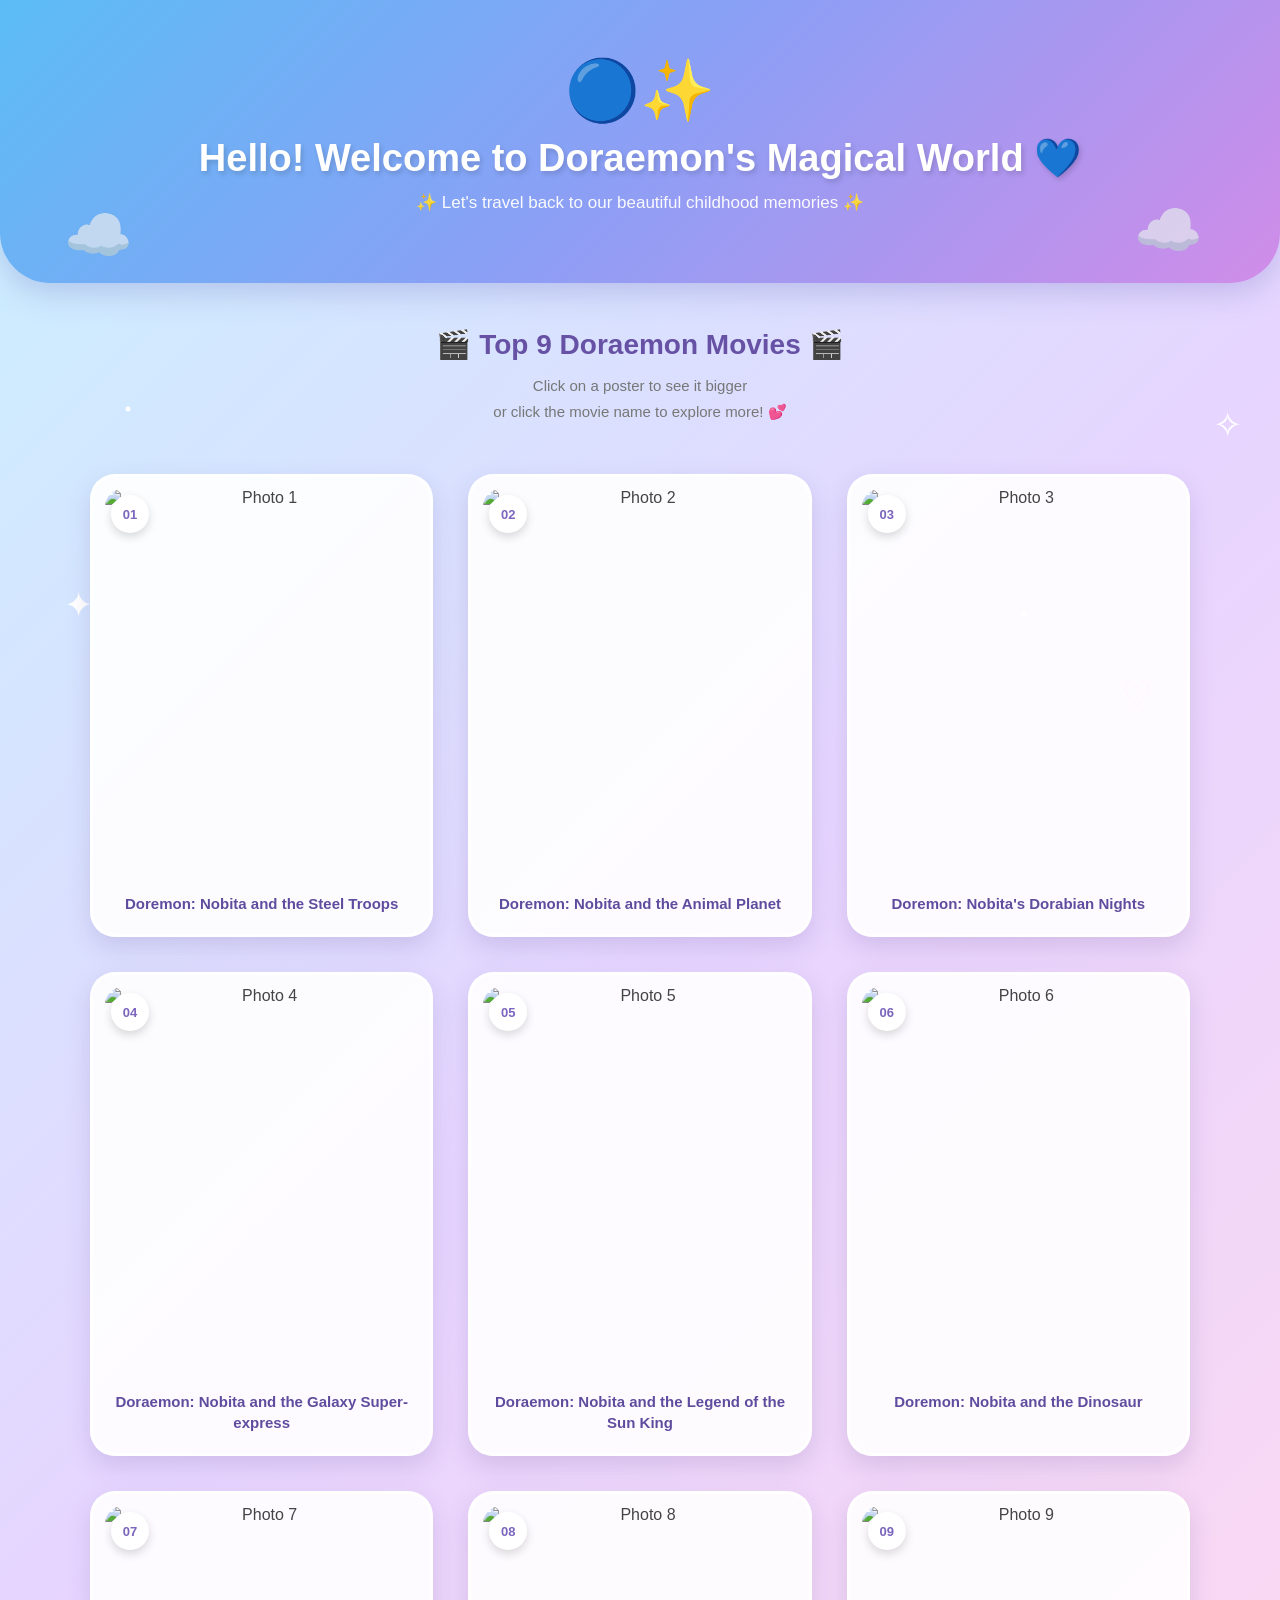
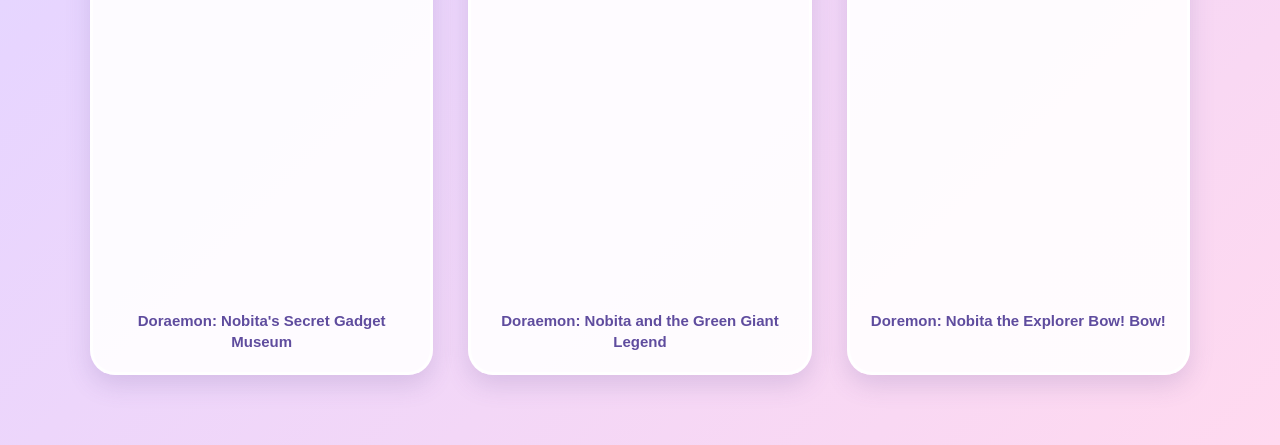
==== index.html @ e51cf3f2 "Add files via upload" ====
<!DOCTYPE html>
<html lang="en">

<head>
    <meta charset="UTF-8">
    <meta name="viewport" content="width=device-width, initial-scale=1.0">

    <title>Doraemon Magical Movie World</title>

    <link rel="stylesheet" href="style.css">
</head>

<body>

    <!-- Floating decorations -->
    <div class="magic-star star1">✦</div>
    <div class="magic-star star2">✧</div>
    <div class="magic-star star3">✦</div>
    <div class="magic-star star4">♡</div>
    <div class="magic-star star5">✧</div>


    <!-- Header -->

    <header>

        <div class="header-icon">🔵✨</div>

        <h1>Hello! Welcome to Doraemon's Magical World 💙</h1>

        <p>
            ✨ Let's travel back to our beautiful childhood memories ✨
        </p>

        <div class="cloud cloud1">☁️</div>
        <div class="cloud cloud2">☁️</div>

    </header>


    <!-- Introduction -->

    <div class="intro">

        <h2>🎬 Top 9 Doraemon Movies 🎬</h2>

        <p>
            Click on a poster to see it bigger
            <br>
            or click the movie name to explore more! 💕
        </p>

    </div>


    <!-- Gallery -->

    <section class="gallery">


        <!-- Movie 1 -->

        <div class="photo">

            <div class="number">01</div>

            <img src="https://m.media-amazon.com/images/S/pv-target-images/4c03965c0a85fbf0cbfb122f76f8160028fca9cdce314caf3d1b946958c3a0c8.jpg" 
            alt="Photo 1" 
            onclick="openImage(this)">

            <a href="https://en.wikipedia.org/wiki/Doraemon:_Nobita_and_the_Steel_Troops" 
            target="_blank" 
            class="photo-link">
                Doremon: Nobita and the Steel Troops
            </a>

        </div>


        <!-- Movie 2 -->

        <div class="photo">

            <div class="number">02</div>

            <img src="https://tse1.mm.bing.net/th/id/OIP.6xZ4pKnCWckvrme_yaPMTwAAAA?r=0&pid=ImgDet&w=400&h=598&rs=1&o=7&rm=3" 
            alt="Photo 2" 
            onclick="openImage(this)">

            <a href="https://en.wikipedia.org/wiki/Doraemon:_Nobita_and_the_Animal_Planet" 
            target="_blank" 
            class="photo-link">
                Doremon: Nobita and the Animal Planet
            </a>

        </div>


        <!-- Movie 3 -->

        <div class="photo">

            <div class="number">03</div>

            <img src="https://static.zerochan.net/Doraemon:.Nobita.no.Dorabian.Nights.1024.51100.webp" 
            alt="Photo 3" 
            onclick="openImage(this)">

            <a href="https://en.wikipedia.org/wiki/Doraemon:_Nobita%27s_Dorabian_Nights" 
            target="_blank" 
            class="photo-link">
                Doremon: Nobita's Dorabian Nights
            </a>

        </div>


        <!-- Movie 4 -->

        <div class="photo">

            <div class="number">04</div>

            <img src="https://images.plex.tv/photo?size=medium-360&scale=2&url=https:%2F%2Fmetadata-static.plex.tv%2F0%2Fgracenote%2F0df26cfb21f35b631c000a18fe113a4c.jpg" 
            alt="Photo 4" 
            onclick="openImage(this)">

            <a href="https://en.wikipedia.org/wiki/Doraemon:_Nobita_and_the_Galaxy_Super-express" 
            target="_blank" 
            class="photo-link">
                Doraemon: Nobita and the Galaxy Super-express
            </a>

        </div>


        <!-- Movie 5 -->

        <div class="photo">

            <div class="number">05</div>

            <img src="https://thumb.wikimedia.org/wikipedia/en/thumb/d/de/Nobita_and_the_Legend_of_the_Sun_King.jpg/250px-Nobita_and_the_Legend_of_the_Sun_King.jpg?utm_source=en.wikipedia.org&utm_campaign=parser&utm_content=thumbnail" 
            alt="Photo 5" 
            onclick="openImage(this)">

            <a href="https://en.wikipedia.org/wiki/Doraemon:_Nobita_and_the_Legend_of_the_Sun_King" 
            target="_blank" 
            class="photo-link">
                Doraemon: Nobita and the Legend of the Sun King
            </a>

        </div>


        <!-- Movie 6 -->

        <div class="photo">

            <div class="number">06</div>

            <img src="https://whats-after-the-movie-ti152.sevalla.storage/movies/Doraemon:-Nobita%E2%80%99s%C2%A0Dinosaur-qkCVmgIj8HgPWQ.jpg" 
            alt="Photo 6" 
            onclick="openImage(this)">

            <a href="https://en.wikipedia.org/wiki/Doraemon:_Nobita_and_the_Dinosaur" 
            target="_blank" 
            class="photo-link">
                Doremon: Nobita and the Dinosaur
            </a>

        </div>


        <!-- Movie 7 -->

        <div class="photo">

            <div class="number">07</div>

            <img src="https://m.media-amazon.com/images/M/MV5BNDE5ZTAzZjUtYWViMy00MDQ3LThiOTUtYjhhODAwZjI5ZWZiXkEyXkFqcGc@._V1_.jpg" 
            alt="Photo 7" 
            onclick="openImage(this)">

            <a href="https://en.wikipedia.org/wiki/Doraemon:_Nobita%27s_Secret_Gadget_Museum" 
            target="_blank" 
            class="photo-link">
                Doraemon: Nobita's Secret Gadget Museum
            </a>

        </div>


        <!-- Movie 8 -->

        <div class="photo">

            <div class="number">08</div>

            <img src="https://image.tmdb.org/t/p/original/xpNn5Md0tOP4eAkstKMAfaeamdF.jpg" 
            alt="Photo 8" 
            onclick="openImage(this)">

            <a href="https://en.wikipedia.org/wiki/Doraemon:_Nobita_and_the_Green_Giant_Legend" 
            target="_blank" 
            class="photo-link">
                Doraemon: Nobita and the Green Giant Legend
            </a>

        </div>


        <!-- Movie 9 -->

        <div class="photo">

            <div class="number">09</div>

            <img src="https://media.netflixreleases.com/images/9c6e40de8c69e1008d845252e5cfef75/doraemon-the-movie-nobita-in-the-new-haunts-of-evil-peko-and-the-five-explorers-2014-poster.jpg" 
            alt="Photo 9" 
            onclick="openImage(this)">

            <a href="https://en.wikipedia.org/wiki/Doraemon:_Nobita_in_the_New_Haunts_of_Evil_~_Peko_and_the_Five_Explorers_~" 
            target="_blank" 
            class="photo-link">
                Doremon: Nobita the Explorer Bow! Bow!
            </a>

        </div>


    </section>


    <!-- Full Screen Image -->

    <div id="imageModal" class="modal" onclick="closeImage()">

        <span class="close">&times;</span>

        <img id="modalImage">

    </div>


    <script src="script.js"></script>

</body>

</html>
---- style.css ----
* {
    margin: 0;
    padding: 0;
    box-sizing: border-box;
}


/* =========================
   BODY
========================= */

body {

    font-family: "Comic Sans MS", "Trebuchet MS", sans-serif;

    background:
        radial-gradient(circle at 10% 20%, #ffffff 0 2px, transparent 3px),
        radial-gradient(circle at 80% 30%, #ffffff 0 2px, transparent 3px),
        linear-gradient(
            135deg,
            #c8f1ff,
            #e7d5ff,
            #ffd9ef
        );

    background-size: auto, auto, 100% 100%;

    color: #444;

    min-height: 100vh;

    overflow-x: hidden;
}


/* =========================
   FLOATING STARS
========================= */

.magic-star {

    position: fixed;

    color: white;

    font-size: 35px;

    z-index: 0;

    animation: floatStar 3s ease-in-out infinite;

    pointer-events: none;
}


.star1 {
    top: 10%;
    left: 8%;
}

.star2 {
    top: 25%;
    right: 8%;
    animation-delay: 1s;
}

.star3 {
    top: 65%;
    left: 5%;
    animation-delay: 0.5s;
}

.star4 {
    top: 75%;
    right: 10%;
    color: #ff91c8;
    animation-delay: 1.5s;
}

.star5 {
    top: 45%;
    right: 3%;
    animation-delay: 2s;
}


@keyframes floatStar {

    0%, 100% {
        transform: translateY(0) rotate(0deg);
        opacity: 0.6;
    }

    50% {
        transform: translateY(-15px) rotate(20deg);
        opacity: 1;
    }
}


/* =========================
   HEADER
========================= */

header {

    position: relative;

    text-align: center;

    padding: 55px 20px 70px;

    background:
        linear-gradient(
            135deg,
            #5bbcf5,
            #8c9ff5,
            #d08ce8
        );

    color: white;

    border-bottom-left-radius: 50px;
    border-bottom-right-radius: 50px;

    box-shadow:
        0 10px 30px rgba(90, 90, 180, 0.25);

    overflow: hidden;
}


.header-icon {

    font-size: 60px;

    margin-bottom: 10px;

    animation: bounce 2s infinite;
}


header h1 {

    font-size: 38px;

    margin-bottom: 12px;

    text-shadow:
        2px 3px 5px rgba(0, 0, 0, 0.15);
}


header p {

    font-size: 17px;

    color: #fff;

    opacity: 0.95;
}


/* Clouds */

.cloud {

    position: absolute;

    font-size: 55px;

    opacity: 0.7;
}


.cloud1 {

    left: 5%;

    bottom: 15px;
}


.cloud2 {

    right: 6%;

    bottom: 20px;
}


@keyframes bounce {

    0%, 100% {
        transform: translateY(0);
    }

    50% {
        transform: translateY(-10px);
    }
}


/* =========================
   INTRO
========================= */

.intro {

    text-align: center;

    padding: 45px 20px 25px;
}


.intro h2 {

    color: #6651a5;

    font-size: 28px;

    margin-bottom: 12px;
}


.intro p {

    color: #777;

    line-height: 1.7;

    font-size: 15px;
}


/* =========================
   GALLERY
========================= */

.gallery {

    width: 90%;

    max-width: 1100px;

    margin: 25px auto 70px;

    display: grid;

    grid-template-columns: repeat(3, 1fr);

    gap: 35px;
}


/* =========================
   PHOTO CARD
========================= */

.photo {

    position: relative;

    background: rgba(255, 255, 255, 0.9);

    padding: 12px;

    border-radius: 25px;

    overflow: hidden;

    text-align: center;

    box-shadow:
        0 10px 25px rgba(100, 80, 150, 0.18);

    border: 3px solid rgba(255, 255, 255, 0.8);

    transition: 0.4s ease;
}


.photo:hover {

    transform:
        translateY(-10px)
        rotate(1deg);

    box-shadow:
        0 18px 35px rgba(100, 80, 150, 0.28);
}


/* =========================
   NUMBER
========================= */

.number {

    position: absolute;

    top: 18px;

    left: 18px;

    z-index: 2;

    background: #ffffff;

    color: #7b65bd;

    width: 38px;

    height: 38px;

    border-radius: 50%;

    display: flex;

    justify-content: center;

    align-items: center;

    font-size: 13px;

    font-weight: bold;

    box-shadow:
        0 4px 10px rgba(0, 0, 0, 0.15);
}


/* =========================
   IMAGE
========================= */

.photo img {

    width: 100%;

    height: 390px;

    object-fit: cover;

    display: block;

    border-radius: 18px;

    cursor: pointer;

    transition: 0.5s ease;
}


.photo:hover img {

    transform: scale(1.04);
}


/* =========================
   MOVIE LINK
========================= */

.photo-link {

    display: block;

    margin: 14px 5px 8px;

    color: #5f4c9e;

    text-decoration: none;

    font-size: 15px;

    font-weight: bold;

    line-height: 1.4;

    transition: 0.3s;
}


.photo-link:hover {

    color: #e46fae;

    transform: scale(1.03);
}


/* =========================
   MODAL
========================= */

.modal {

    display: none;

    position: fixed;

    z-index: 1000;

    left: 0;

    top: 0;

    width: 100%;

    height: 100%;

    background:
        rgba(30, 20, 60, 0.92);

    justify-content: center;

    align-items: center;

    padding: 30px;
}


.modal img {

    max-width: 85%;

    max-height: 85%;

    border-radius: 20px;

    border: 5px solid white;

    box-shadow:
        0 0 40px rgba(255, 255, 255, 0.3);

    animation: zoomIn 0.3s ease;
}


@keyframes zoomIn {

    from {
        transform: scale(0.7);
        opacity: 0;
    }

    to {
        transform: scale(1);
        opacity: 1;
    }
}


/* =========================
   CLOSE BUTTON
========================= */

.close {

    position: absolute;

    top: 20px;

    right: 35px;

    color: white;

    font-size: 50px;

    cursor: pointer;

    transition: 0.3s;
}


.close:hover {

    color: #ff9bce;

    transform: rotate(90deg);
}


/* =========================
   TABLET
========================= */

@media (max-width: 900px) {

    .gallery {

        grid-template-columns: repeat(2, 1fr);

        gap: 25px;
    }

    .photo img {

        height: 350px;
    }

    header h1 {

        font-size: 30px;
    }
}


/* =========================
   MOBILE
========================= */

@media (max-width: 600px) {

    header {

        padding: 40px 15px 55px;

        border-bottom-left-radius: 35px;
        border-bottom-right-radius: 35px;
    }

    header h1 {

        font-size: 25px;
    }

    header p {

        font-size: 14px;
    }

    .header-icon {

        font-size: 48px;
    }

    .intro h2 {

        font-size: 23px;
    }

    .gallery {

        width: 88%;

        grid-template-columns: 1fr;

        gap: 25px;
    }

    .photo img {

        height: 430px;
    }

    .photo-link {

        font-size: 15px;
    }

    .magic-star {

        font-size: 25px;
    }
}
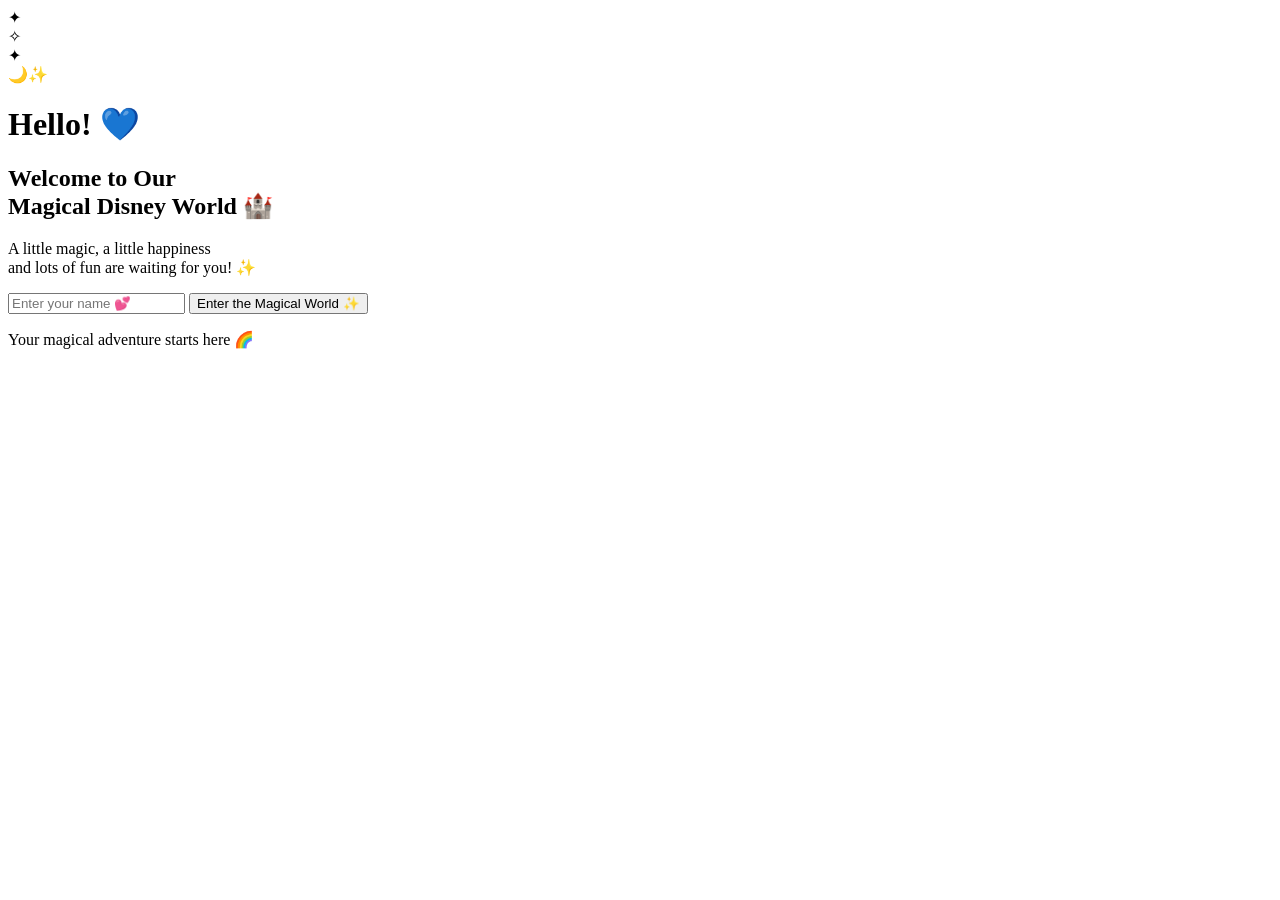
==== commit 8d5a41e1: "Update index.html" ====
--- a/index.html
+++ b/index.html
@@ -1,250 +1,68 @@
 <!DOCTYPE html>
 <html lang="en">
-
 <head>
     <meta charset="UTF-8">
     <meta name="viewport" content="width=device-width, initial-scale=1.0">
 
-    <title>Doraemon Magical Movie World</title>
+    <title>Magical World</title>
 
-    <link rel="stylesheet" href="style.css">
+    <link rel="stylesheet" href="script.css">
 </head>
 
 <body>
 
-    <!-- Floating decorations -->
-    <div class="magic-star star1">✦</div>
-    <div class="magic-star star2">✧</div>
-    <div class="magic-star star3">✦</div>
-    <div class="magic-star star4">♡</div>
-    <div class="magic-star star5">✧</div>
+    <div class="magic-container">
 
+        <div class="stars">✦</div>
+        <div class="stars star2">✧</div>
+        <div class="stars star3">✦</div>
 
-    <!-- Header -->
+        <div class="welcome-card">
 
-    <header>
+            <div class="emoji">🌙✨</div>
 
-        <div class="header-icon">🔵✨</div>
+            <h1>Hello! 💙</h1>
 
-        <h1>Hello! Welcome to Doraemon's Magical World 💙</h1>
+            <h2>Welcome to Our<br>
+                <span>Magical Disney World</span> 🏰
+            </h2>
 
-        <p>
-            ✨ Let's travel back to our beautiful childhood memories ✨
-        </p>
+            <p>
+                A little magic, a little happiness<br>
+                and lots of fun are waiting for you! ✨
+            </p>
 
-        <div class="cloud cloud1">☁️</div>
-        <div class="cloud cloud2">☁️</div>
+            <input type="text" id="username" placeholder="Enter your name 💕">
 
-    </header>
+            <button onclick="enterWorld()">
+                Enter the Magical World ✨
+            </button>
 
+            <p class="small-text">
+                Your magical adventure starts here 🌈
+            </p>
 
-    <!-- Introduction -->
-
-    <div class="intro">
-
-        <h2>🎬 Top 9 Doraemon Movies 🎬</h2>
-
-        <p>
-            Click on a poster to see it bigger
-            <br>
-            or click the movie name to explore more! 💕
-        </p>
+        </div>
 
     </div>
 
+    <script>
+        function enterWorld() {
 
-    <!-- Gallery -->
+            let name = document.getElementById("username").value;
 
-    <section class="gallery">
+            if (name.trim() === "") {
+                alert("Please enter your name 💕");
+                return;
+            }
 
+            // Save the name
+            localStorage.setItem("username", name);
 
-        <!-- Movie 1 -->
-
-        <div class="photo">
-
-            <div class="number">01</div>
-
-            <img src="https://m.media-amazon.com/images/S/pv-target-images/4c03965c0a85fbf0cbfb122f76f8160028fca9cdce314caf3d1b946958c3a0c8.jpg" 
-            alt="Photo 1" 
-            onclick="openImage(this)">
-
-            <a href="https://en.wikipedia.org/wiki/Doraemon:_Nobita_and_the_Steel_Troops" 
-            target="_blank" 
-            class="photo-link">
-                Doremon: Nobita and the Steel Troops
-            </a>
-
-        </div>
-
-
-        <!-- Movie 2 -->
-
-        <div class="photo">
-
-            <div class="number">02</div>
-
-            <img src="https://tse1.mm.bing.net/th/id/OIP.6xZ4pKnCWckvrme_yaPMTwAAAA?r=0&pid=ImgDet&w=400&h=598&rs=1&o=7&rm=3" 
-            alt="Photo 2" 
-            onclick="openImage(this)">
-
-            <a href="https://en.wikipedia.org/wiki/Doraemon:_Nobita_and_the_Animal_Planet" 
-            target="_blank" 
-            class="photo-link">
-                Doremon: Nobita and the Animal Planet
-            </a>
-
-        </div>
-
-
-        <!-- Movie 3 -->
-
-        <div class="photo">
-
-            <div class="number">03</div>
-
-            <img src="https://static.zerochan.net/Doraemon:.Nobita.no.Dorabian.Nights.1024.51100.webp" 
-            alt="Photo 3" 
-            onclick="openImage(this)">
-
-            <a href="https://en.wikipedia.org/wiki/Doraemon:_Nobita%27s_Dorabian_Nights" 
-            target="_blank" 
-            class="photo-link">
-                Doremon: Nobita's Dorabian Nights
-            </a>
-
-        </div>
-
-
-        <!-- Movie 4 -->
-
-        <div class="photo">
-
-            <div class="number">04</div>
-
-            <img src="https://images.plex.tv/photo?size=medium-360&scale=2&url=https:%2F%2Fmetadata-static.plex.tv%2F0%2Fgracenote%2F0df26cfb21f35b631c000a18fe113a4c.jpg" 
-            alt="Photo 4" 
-            onclick="openImage(this)">
-
-            <a href="https://en.wikipedia.org/wiki/Doraemon:_Nobita_and_the_Galaxy_Super-express" 
-            target="_blank" 
-            class="photo-link">
-                Doraemon: Nobita and the Galaxy Super-express
-            </a>
-
-        </div>
-
-
-        <!-- Movie 5 -->
-
-        <div class="photo">
-
-            <div class="number">05</div>
-
-            <img src="https://thumb.wikimedia.org/wikipedia/en/thumb/d/de/Nobita_and_the_Legend_of_the_Sun_King.jpg/250px-Nobita_and_the_Legend_of_the_Sun_King.jpg?utm_source=en.wikipedia.org&utm_campaign=parser&utm_content=thumbnail" 
-            alt="Photo 5" 
-            onclick="openImage(this)">
-
-            <a href="https://en.wikipedia.org/wiki/Doraemon:_Nobita_and_the_Legend_of_the_Sun_King" 
-            target="_blank" 
-            class="photo-link">
-                Doraemon: Nobita and the Legend of the Sun King
-            </a>
-
-        </div>
-
-
-        <!-- Movie 6 -->
-
-        <div class="photo">
-
-            <div class="number">06</div>
-
-            <img src="https://whats-after-the-movie-ti152.sevalla.storage/movies/Doraemon:-Nobita%E2%80%99s%C2%A0Dinosaur-qkCVmgIj8HgPWQ.jpg" 
-            alt="Photo 6" 
-            onclick="openImage(this)">
-
-            <a href="https://en.wikipedia.org/wiki/Doraemon:_Nobita_and_the_Dinosaur" 
-            target="_blank" 
-            class="photo-link">
-                Doremon: Nobita and the Dinosaur
-            </a>
-
-        </div>
-
-
-        <!-- Movie 7 -->
-
-        <div class="photo">
-
-            <div class="number">07</div>
-
-            <img src="https://m.media-amazon.com/images/M/MV5BNDE5ZTAzZjUtYWViMy00MDQ3LThiOTUtYjhhODAwZjI5ZWZiXkEyXkFqcGc@._V1_.jpg" 
-            alt="Photo 7" 
-            onclick="openImage(this)">
-
-            <a href="https://en.wikipedia.org/wiki/Doraemon:_Nobita%27s_Secret_Gadget_Museum" 
-            target="_blank" 
-            class="photo-link">
-                Doraemon: Nobita's Secret Gadget Museum
-            </a>
-
-        </div>
-
-
-        <!-- Movie 8 -->
-
-        <div class="photo">
-
-            <div class="number">08</div>
-
-            <img src="https://image.tmdb.org/t/p/original/xpNn5Md0tOP4eAkstKMAfaeamdF.jpg" 
-            alt="Photo 8" 
-            onclick="openImage(this)">
-
-            <a href="https://en.wikipedia.org/wiki/Doraemon:_Nobita_and_the_Green_Giant_Legend" 
-            target="_blank" 
-            class="photo-link">
-                Doraemon: Nobita and the Green Giant Legend
-            </a>
-
-        </div>
-
-
-        <!-- Movie 9 -->
-
-        <div class="photo">
-
-            <div class="number">09</div>
-
-            <img src="https://media.netflixreleases.com/images/9c6e40de8c69e1008d845252e5cfef75/doraemon-the-movie-nobita-in-the-new-haunts-of-evil-peko-and-the-five-explorers-2014-poster.jpg" 
-            alt="Photo 9" 
-            onclick="openImage(this)">
-
-            <a href="https://en.wikipedia.org/wiki/Doraemon:_Nobita_in_the_New_Haunts_of_Evil_~_Peko_and_the_Five_Explorers_~" 
-            target="_blank" 
-            class="photo-link">
-                Doremon: Nobita the Explorer Bow! Bow!
-            </a>
-
-        </div>
-
-
-    </section>
-
-
-    <!-- Full Screen Image -->
-
-    <div id="imageModal" class="modal" onclick="closeImage()">
-
-        <span class="close">&times;</span>
-
-        <img id="modalImage">
-
-    </div>
-
-
-    <script src="script.js"></script>
+            // Open another HTML page
+            window.location.href = "index.html";
+        }
+    </script>
 
 </body>
-
-</html>+</html>
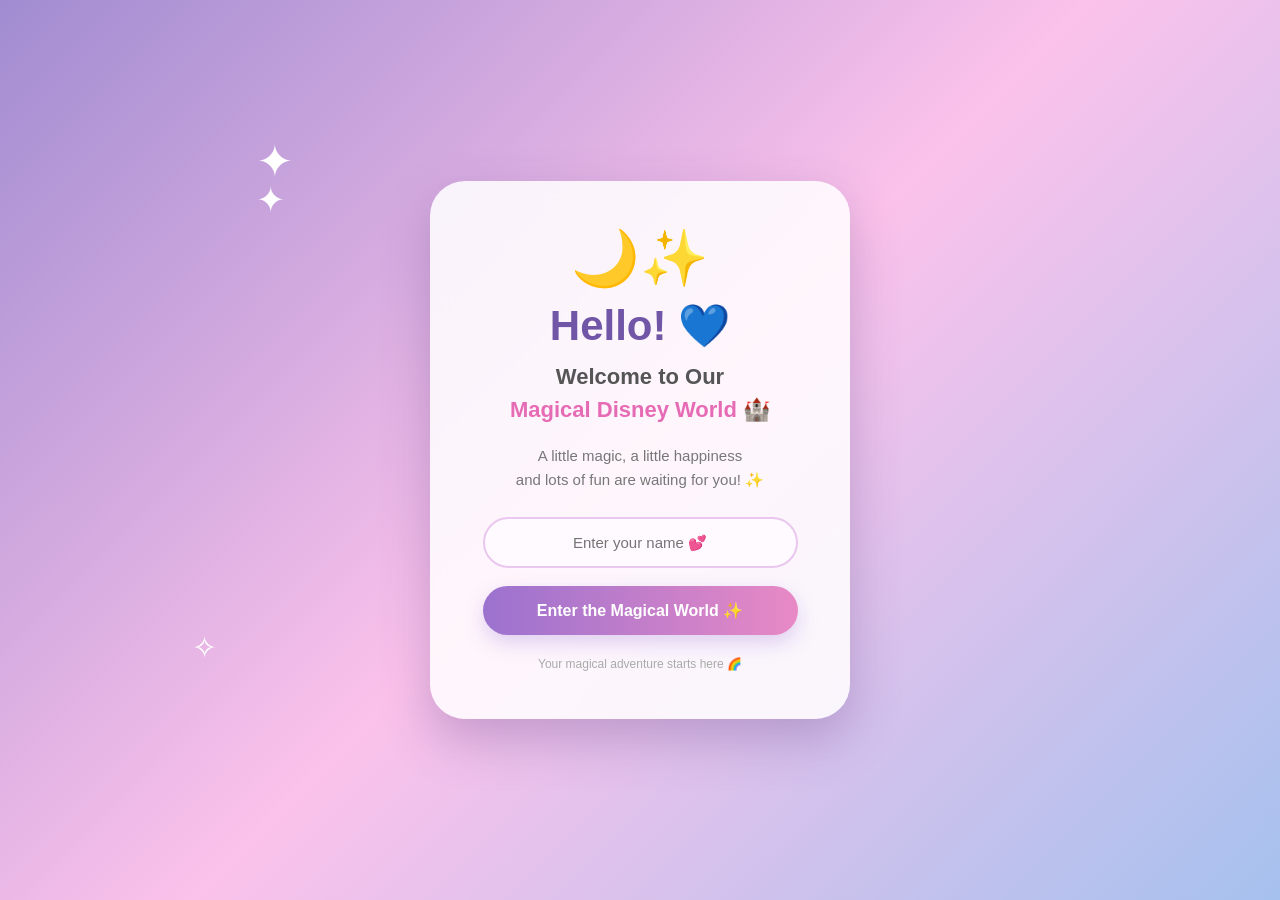
==== commit f0548e30: "Update index.html" ====
--- a/index.html
+++ b/index.html
@@ -6,7 +6,7 @@
 
     <title>Magical World</title>
 
-    <link rel="stylesheet" href="script.css">
+    <link rel="stylesheet" href="style.css">
 </head>
 
 <body>
@@ -60,7 +60,7 @@
             localStorage.setItem("username", name);
 
             // Open another HTML page
-            window.location.href = "index.html";
+            window.location.href = "Welcomepage.html";
         }
     </script>
 
--- a/style.css
+++ b/style.css
@@ -0,0 +1,265 @@
+* {
+    margin: 0;
+    padding: 0;
+    box-sizing: border-box;
+}
+
+body {
+    font-family: "Comic Sans MS", "Trebuchet MS", sans-serif;
+    min-height: 100vh;
+
+    display: flex;
+    justify-content: center;
+    align-items: center;
+
+    background: linear-gradient(
+        135deg,
+        #a18cd1,
+        #fbc2eb,
+        #a6c1ee
+    );
+
+    overflow: hidden;
+}
+
+/* Main container */
+
+.magic-container {
+    width: 100%;
+    height: 100vh;
+
+    display: flex;
+    justify-content: center;
+    align-items: center;
+
+    position: relative;
+}
+
+/* Cute floating stars */
+
+.stars {
+    position: absolute;
+
+    top: 15%;
+    left: 20%;
+
+    font-size: 45px;
+    color: white;
+
+    animation: sparkle 2s infinite;
+}
+
+.star2 {
+    top: 70%;
+    left: 15%;
+    font-size: 30px;
+    animation-delay: 0.5s;
+}
+
+.star3 {
+    top: 20%;
+    right: 20%;
+    font-size: 35px;
+    animation-delay: 1s;
+}
+
+/* Card */
+
+.welcome-card {
+    width: 420px;
+
+    padding: 45px 35px;
+
+    text-align: center;
+
+    background: rgba(255, 255, 255, 0.85);
+
+    border-radius: 35px;
+
+    box-shadow:
+        0 20px 50px rgba(90, 60, 130, 0.3);
+
+    backdrop-filter: blur(10px);
+
+    animation: appear 1s ease;
+}
+
+/* Moon */
+
+.emoji {
+    font-size: 55px;
+
+    margin-bottom: 10px;
+
+    animation: float 3s ease-in-out infinite;
+}
+
+h1 {
+    color: #7155a6;
+
+    font-size: 42px;
+
+    margin-bottom: 10px;
+}
+
+h2 {
+    color: #555;
+
+    font-size: 22px;
+
+    line-height: 1.5;
+
+    margin-bottom: 18px;
+}
+
+h2 span {
+    color: #e66bb5;
+}
+
+.welcome-card p {
+    color: #777;
+
+    font-size: 15px;
+
+    line-height: 1.6;
+
+    margin-bottom: 25px;
+}
+
+/* Name input */
+
+input {
+    width: 90%;
+
+    padding: 15px 20px;
+
+    border: 2px solid #e9c7ee;
+
+    border-radius: 30px;
+
+    outline: none;
+
+    font-size: 15px;
+
+    text-align: center;
+
+    font-family: inherit;
+
+    margin-bottom: 18px;
+
+    background: #fffaff;
+
+    transition: 0.3s;
+}
+
+input:focus {
+    border-color: #b388d9;
+
+    box-shadow: 0 0 15px rgba(179, 136, 217, 0.3);
+}
+
+/* Button */
+
+button {
+    width: 90%;
+
+    padding: 15px;
+
+    border: none;
+
+    border-radius: 30px;
+
+    background: linear-gradient(
+        90deg,
+        #9b72cf,
+        #e889c5
+    );
+
+    color: white;
+
+    font-size: 16px;
+
+    font-weight: bold;
+
+    font-family: inherit;
+
+    cursor: pointer;
+
+    transition: 0.3s;
+
+    box-shadow: 0 8px 20px rgba(155, 114, 207, 0.3);
+}
+
+button:hover {
+    transform: translateY(-3px) scale(1.03);
+
+    box-shadow:
+        0 12px 25px rgba(155, 114, 207, 0.4);
+}
+
+.small-text {
+    margin-top: 20px !important;
+
+    margin-bottom: 0 !important;
+
+    font-size: 12px !important;
+
+    color: #aaa !important;
+}
+
+/* Animations */
+
+@keyframes sparkle {
+
+    0%, 100% {
+        transform: scale(1) rotate(0deg);
+        opacity: 0.5;
+    }
+
+    50% {
+        transform: scale(1.4) rotate(20deg);
+        opacity: 1;
+    }
+}
+
+@keyframes float {
+
+    0%, 100% {
+        transform: translateY(0);
+    }
+
+    50% {
+        transform: translateY(-10px);
+    }
+}
+
+@keyframes appear {
+
+    from {
+        opacity: 0;
+        transform: scale(0.8) translateY(30px);
+    }
+
+    to {
+        opacity: 1;
+        transform: scale(1) translateY(0);
+    }
+}
+
+/* Mobile */
+
+@media (max-width: 500px) {
+
+    .welcome-card {
+        width: 90%;
+        padding: 35px 20px;
+    }
+
+    h1 {
+        font-size: 35px;
+    }
+
+    h2 {
+        font-size: 19px;
+    }
+}
